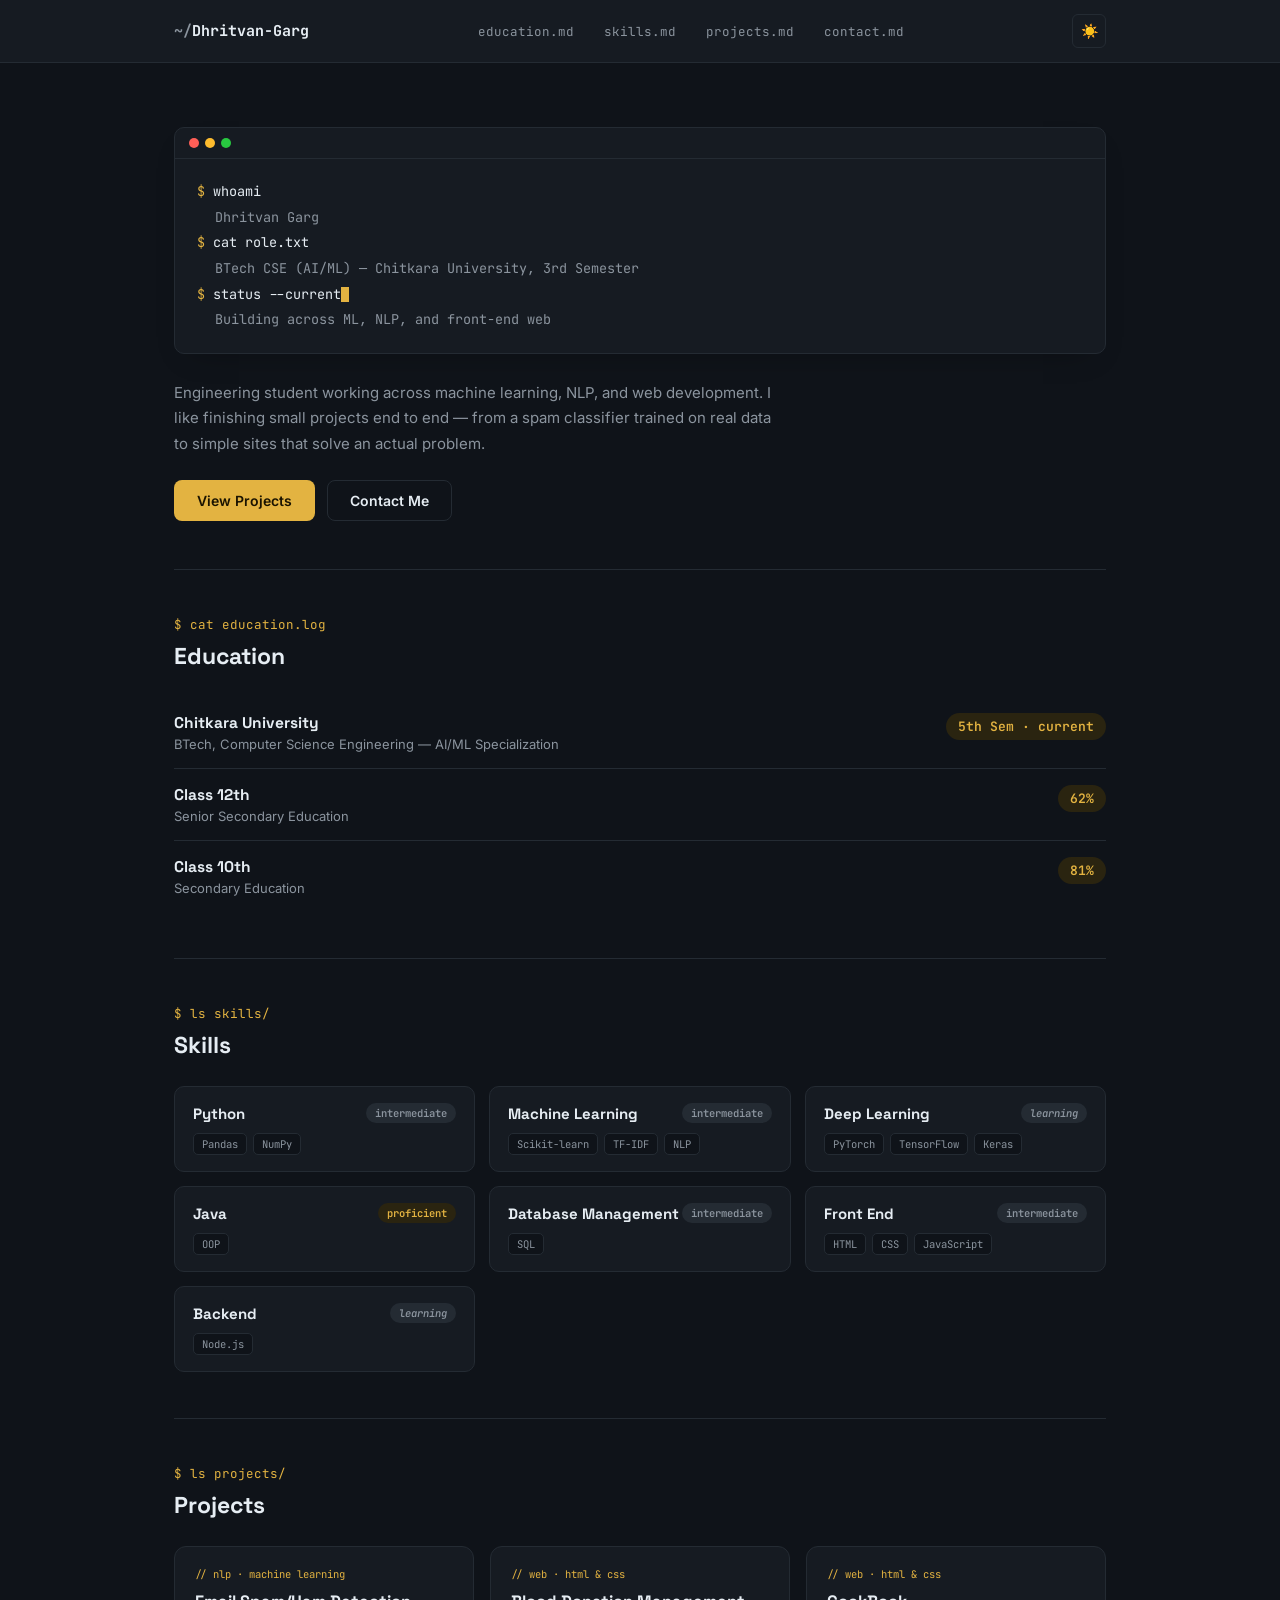
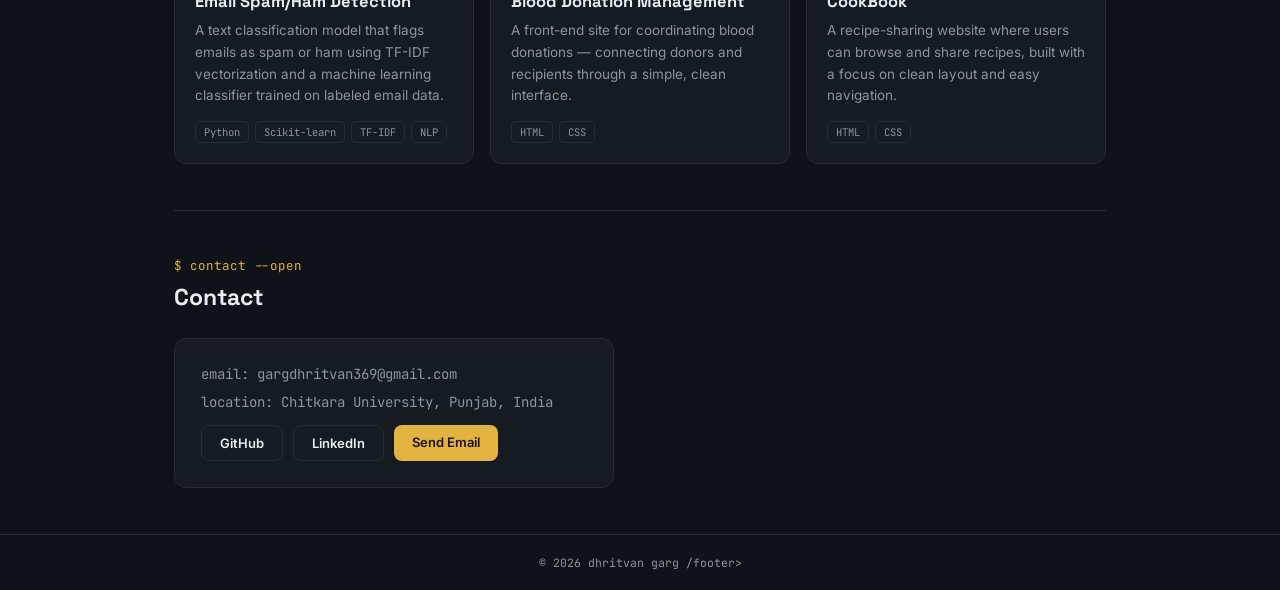
==== assignment 1 /index.html @ dec54f04 "changes to assignment 2" ====
<!DOCTYPE html>
<html lang="en" data-theme="dark">
<head>
<meta charset="UTF-8">
<meta name="viewport" content="width=device-width, initial-scale=1.0">
<title>Dhritvan Garg — Portfolio</title>
<link href="https://fonts.googleapis.com/css2?family=Space+Grotesk:wght@500;600;700&family=Inter:wght@400;500;600&family=JetBrains+Mono:wght@400;500;600&display=swap" rel="stylesheet">
<link rel="stylesheet" href="style.css">
</head>
<body>

<header class="navbar">
  <div class="nav-container">
    <a href="#" class="nav-logo">~/<b>Dhritvan-Garg</b></a>
    <nav class="nav-tabs">
      <a href="#education">education.md</a>
      <a href="#skills">skills.md</a>
      <a href="#projects">projects.md</a>
      <a href="#contact">contact.md</a>
    </nav>
    <button id="themeToggleBtn" class="theme-btn" aria-label="Toggle theme">☀️</button>
  </div>
</header>

<div class="wrap">

  <section class="hero" id="about">
    <div class="terminal">
      <div class="terminal-bar">
        <span class="dot r"></span><span class="dot y"></span><span class="dot g"></span>
      </div>
      <div class="terminal-body">
        <div><span class="prompt">$</span> whoami</div>
        <div class="out">Dhritvan Garg</div>
        <div><span class="prompt">$</span> cat role.txt</div>
        <div class="out">BTech CSE (AI/ML) — Chitkara University, 3rd Semester</div>
        <div><span class="prompt">$</span> status --current<span class="cursor"></span></div>
        <div class="out">Building across ML, NLP, and front-end web</div>
      </div>
    </div>
    <p class="bio">
      Engineering student working across machine learning, NLP, and web
      development. I like finishing small projects end to end — from a spam
      classifier trained on real data to simple sites that solve an actual
      problem.
    </p>
    <div class="hero-actions">
      <a href="#projects" class="btn btn-solid">View Projects</a>
      <a href="#contact" class="btn btn-line">Contact Me</a>
    </div>
  </section>

  <section class="section" id="education">
    <div class="eyebrow">$ cat education.log</div>
    <h2>Education</h2>
    <div class="edu-row">
      <div class="edu-left">
        <h3>Chitkara University</h3>
        <p>BTech, Computer Science Engineering — AI/ML Specialization</p>
      </div>
      <div class="edu-right">5th Sem · current</div>
    </div>
    <div class="edu-row">
      <div class="edu-left">
        <h3>Class 12th</h3>
        <p>Senior Secondary Education</p>
      </div>
      <div class="edu-right">62%</div>
    </div>
    <div class="edu-row">
      <div class="edu-left">
        <h3>Class 10th</h3>
        <p>Secondary Education</p>
      </div>
      <div class="edu-right">81%</div>
    </div>
  </section>

  <section class="section" id="skills">
    <div class="eyebrow">$ ls skills/</div>
    <h2>Skills</h2>
    <div class="skills-grid">
      <div class="skill-card">
        <div class="skill-top"><h3>Python</h3><span class="level intermediate">intermediate</span></div>
        <div class="skill-tags"><span>Pandas</span><span>NumPy</span></div>
      </div>
      <div class="skill-card">
        <div class="skill-top"><h3>Machine Learning</h3><span class="level intermediate">intermediate</span></div>
        <div class="skill-tags"><span>Scikit-learn</span><span>TF-IDF</span><span>NLP</span></div>
      </div>
      <div class="skill-card">
        <div class="skill-top"><h3>Deep Learning</h3><span class="level learning">learning</span></div>
        <div class="skill-tags"><span>PyTorch</span><span>TensorFlow</span><span>Keras</span></div>
      </div>
      <div class="skill-card">
        <div class="skill-top"><h3>Java</h3><span class="level proficient">proficient</span></div>
        <div class="skill-tags"><span>OOP</span></div>
      </div>
      <div class="skill-card">
        <div class="skill-top"><h3>Database Management</h3><span class="level intermediate">intermediate</span></div>
        <div class="skill-tags"><span>SQL</span></div>
      </div>
      <div class="skill-card">
        <div class="skill-top"><h3>Front End</h3><span class="level intermediate">intermediate</span></div>
        <div class="skill-tags"><span>HTML</span><span>CSS</span><span>JavaScript</span></div>
      </div>
      <div class="skill-card">
        <div class="skill-top"><h3>Backend</h3><span class="level learning">learning</span></div>
        <div class="skill-tags"><span>Node.js</span></div>
      </div>
    </div>
  </section>

  <section class="section" id="projects">
    <div class="eyebrow">$ ls projects/</div>
    <h2>Projects</h2>
    <div class="projects-grid">
      <article class="project-card">
        <span class="project-tag">// nlp · machine learning</span>
        <h3>Email Spam/Ham Detection</h3>
        <p>A text classification model that flags emails as spam or ham using TF-IDF vectorization and a machine learning classifier trained on labeled email data.</p>
        <div class="project-tech"><span>Python</span><span>Scikit-learn</span><span>TF-IDF</span><span>NLP</span></div>
      </article>
      <article class="project-card">
        <span class="project-tag">// web · html & css</span>
        <h3>Blood Donation Management</h3>
        <p>A front-end site for coordinating blood donations — connecting donors and recipients through a simple, clean interface.</p>
        <div class="project-tech"><span>HTML</span><span>CSS</span></div>
      </article>
      <article class="project-card">
        <span class="project-tag">// web · html & css</span>
        <h3>CookBook</h3>
        <p>A recipe-sharing website where users can browse and share recipes, built with a focus on clean layout and easy navigation.</p>
        <div class="project-tech"><span>HTML</span><span>CSS</span></div>
      </article>
    </div>
  </section>

  <section class="section" id="contact">
    <div class="eyebrow">$ contact --open</div>
    <h2>Contact</h2>
    <div class="contact-card">
      <p>email: gargdhritvan369@gmail.com</p>
      <p>location: Chitkara University, Punjab, India</p>
      <div class="social-links">
        <a href="https://github.com/dhritvan-g" class="social-btn">GitHub</a>
        <a href="#" class="social-btn">LinkedIn</a>
        <a href="mailto:gargdhritvan369@gmail.com" class="social-btn solid">Send Email</a>
      </div>
    </div>
  </section>

</div>

<footer>© 2026 dhritvan garg /footer>

<script src="script.js"></script>
</body>
</html>
---- assignment 1 /style.css ----
:root{
  --bg:#f6f4ef;
  --card:#ffffff;
  --text:#191c20;
  --muted:#666f76;
  --accent:#a9720c;
  --accent-soft:#f3e6cf;
  --border:#e4e0d6;
}
html[data-theme="dark"]{
  --bg:#0f1319;
  --card:#161b22;
  --text:#e6edf3;
  --muted:#8b949e;
  --accent:#e3b341;
  --accent-soft:#2a2410;
  --border:#242b33;
}
*{margin:0;padding:0;box-sizing:border-box;}
body{
  font-family:'Inter',sans-serif;
  background:var(--bg);
  color:var(--text);
  transition:background .3s ease,color .3s ease;
}
h1,h2,h3{font-family:'Space Grotesk',sans-serif;}
.mono{font-family:'JetBrains Mono',monospace;}
a{text-decoration:none;color:inherit;}

/* Nav — file-tab style */
.navbar{position:sticky;top:0;z-index:50;background:var(--card);border-bottom:1px solid var(--border);}
.nav-container{max-width:980px;margin:0 auto;padding:14px 24px;display:flex;align-items:center;justify-content:space-between;gap:20px;}
.nav-logo{font-family:'JetBrains Mono',monospace;font-weight:600;font-size:15px;color:var(--muted);}
.nav-logo b{color:var(--text);}
.nav-tabs{display:flex;gap:4px;overflow-x:auto;}
.nav-tabs a{
  font-family:'JetBrains Mono',monospace;font-size:12.5px;color:var(--muted);
  padding:7px 12px;border-radius:6px 6px 0 0;border:1px solid transparent;white-space:nowrap;
}
.nav-tabs a:hover{color:var(--accent);background:var(--accent-soft);border-color:var(--border);}
.theme-btn{background:none;border:1px solid var(--border);border-radius:6px;width:34px;height:34px;cursor:pointer;font-size:14px;color:var(--text);flex-shrink:0;}

.wrap{max-width:980px;margin:0 auto;padding:0 24px;}

/* Hero terminal */
.hero{padding:64px 0 48px;}
.terminal{
  background:var(--card);border:1px solid var(--border);border-radius:10px;
  overflow:hidden;box-shadow:0 12px 30px -18px rgba(0,0,0,.4);margin-bottom:26px;
}
.terminal-bar{display:flex;gap:6px;padding:10px 14px;border-bottom:1px solid var(--border);}
.dot{width:10px;height:10px;border-radius:50%;}
.dot.r{background:#ff5f57;}
.dot.y{background:#febc2e;}
.dot.g{background:#28c840;}
.terminal-body{padding:20px 22px;font-family:'JetBrains Mono',monospace;font-size:13.5px;line-height:1.9;}
.prompt{color:var(--accent);}
.out{color:var(--muted);padding-left:18px;}
.cursor{display:inline-block;width:8px;height:15px;background:var(--accent);vertical-align:middle;animation:blink 1s step-end infinite;}
@keyframes blink{50%{opacity:0;}}
@media (prefers-reduced-motion: reduce){.cursor{animation:none;}}

.hero p.bio{max-width:600px;color:var(--muted);line-height:1.7;margin-bottom:24px;font-size:15px;}
.hero-actions{display:flex;gap:12px;flex-wrap:wrap;}
.btn{padding:11px 22px;border-radius:8px;font-weight:600;font-size:14px;border:1px solid transparent;}
.btn-solid{background:var(--accent);color:#1a1300;}
.btn-solid:hover{opacity:.88;}
.btn-line{border-color:var(--border);}
.btn-line:hover{border-color:var(--accent);color:var(--accent);}

/* Sections */
.section{padding:46px 0;border-top:1px solid var(--border);}
.eyebrow{font-family:'JetBrains Mono',monospace;font-size:12.5px;color:var(--accent);margin-bottom:8px;}
.section h2{font-size:23px;font-weight:700;margin-bottom:26px;}

/* Education */
.edu-row{display:flex;justify-content:space-between;align-items:flex-start;gap:12px;padding:16px 0;border-bottom:1px solid var(--border);flex-wrap:wrap;}
.edu-row:last-child{border-bottom:none;}
.edu-left h3{font-size:15.5px;margin-bottom:3px;}
.edu-left p{font-size:13px;color:var(--muted);}
.edu-right{font-family:'JetBrains Mono',monospace;font-size:13px;font-weight:600;color:var(--accent);background:var(--accent-soft);padding:5px 12px;border-radius:999px;white-space:nowrap;}

/* Skills */
.skills-grid{display:grid;grid-template-columns:repeat(auto-fit,minmax(225px,1fr));gap:14px;}
.skill-card{background:var(--card);border:1px solid var(--border);border-radius:10px;padding:16px 18px;}
.skill-top{display:flex;justify-content:space-between;align-items:center;margin-bottom:8px;}
.skill-top h3{font-size:15px;}
.level{font-family:'JetBrains Mono',monospace;font-size:10.5px;font-weight:600;padding:3px 9px;border-radius:999px;text-transform:lowercase;}
.level.proficient{background:var(--accent-soft);color:var(--accent);}
.level.intermediate{background:var(--border);color:var(--muted);}
.level.learning{background:var(--border);color:var(--muted);font-style:italic;}
.skill-tags{display:flex;flex-wrap:wrap;gap:6px;margin-top:10px;}
.skill-tags span{font-family:'JetBrains Mono',monospace;font-size:10.5px;background:var(--bg);border:1px solid var(--border);padding:3px 8px;border-radius:5px;color:var(--muted);}

/* Projects */
.projects-grid{display:grid;grid-template-columns:repeat(auto-fit,minmax(260px,1fr));gap:16px;}
.project-card{background:var(--card);border:1px solid var(--border);border-radius:12px;padding:20px;}
.project-tag{font-family:'JetBrains Mono',monospace;font-size:10.5px;color:var(--accent);margin-bottom:10px;display:block;}
.project-card h3{font-size:16.5px;margin-bottom:8px;}
.project-card p{font-size:13.5px;color:var(--muted);line-height:1.6;margin-bottom:14px;}
.project-tech{display:flex;flex-wrap:wrap;gap:6px;}
.project-tech span{font-family:'JetBrains Mono',monospace;font-size:10.5px;border:1px solid var(--border);padding:3px 8px;border-radius:5px;color:var(--muted);}

/* Contact */
.contact-card{background:var(--card);border:1px solid var(--border);border-radius:12px;padding:26px;max-width:440px;}
.contact-card p{font-size:14px;color:var(--muted);margin-bottom:10px;font-family:'JetBrains Mono',monospace;}
.social-links{display:flex;gap:10px;margin-top:14px;flex-wrap:wrap;}
.social-btn{border:1px solid var(--border);padding:9px 18px;border-radius:8px;font-size:13px;font-weight:600;}
.social-btn:hover{border-color:var(--accent);color:var(--accent);}
.social-btn.solid{background:var(--accent);color:#1a1300;border:none;}

footer{text-align:center;padding:20px;font-size:11.5px;color:var(--muted);border-top:1px solid var(--border);font-family:'JetBrains Mono',monospace;}

@media(max-width:640px){
  .terminal-body{font-size:12px;}
  .hero h1{font-size:26px;}
}
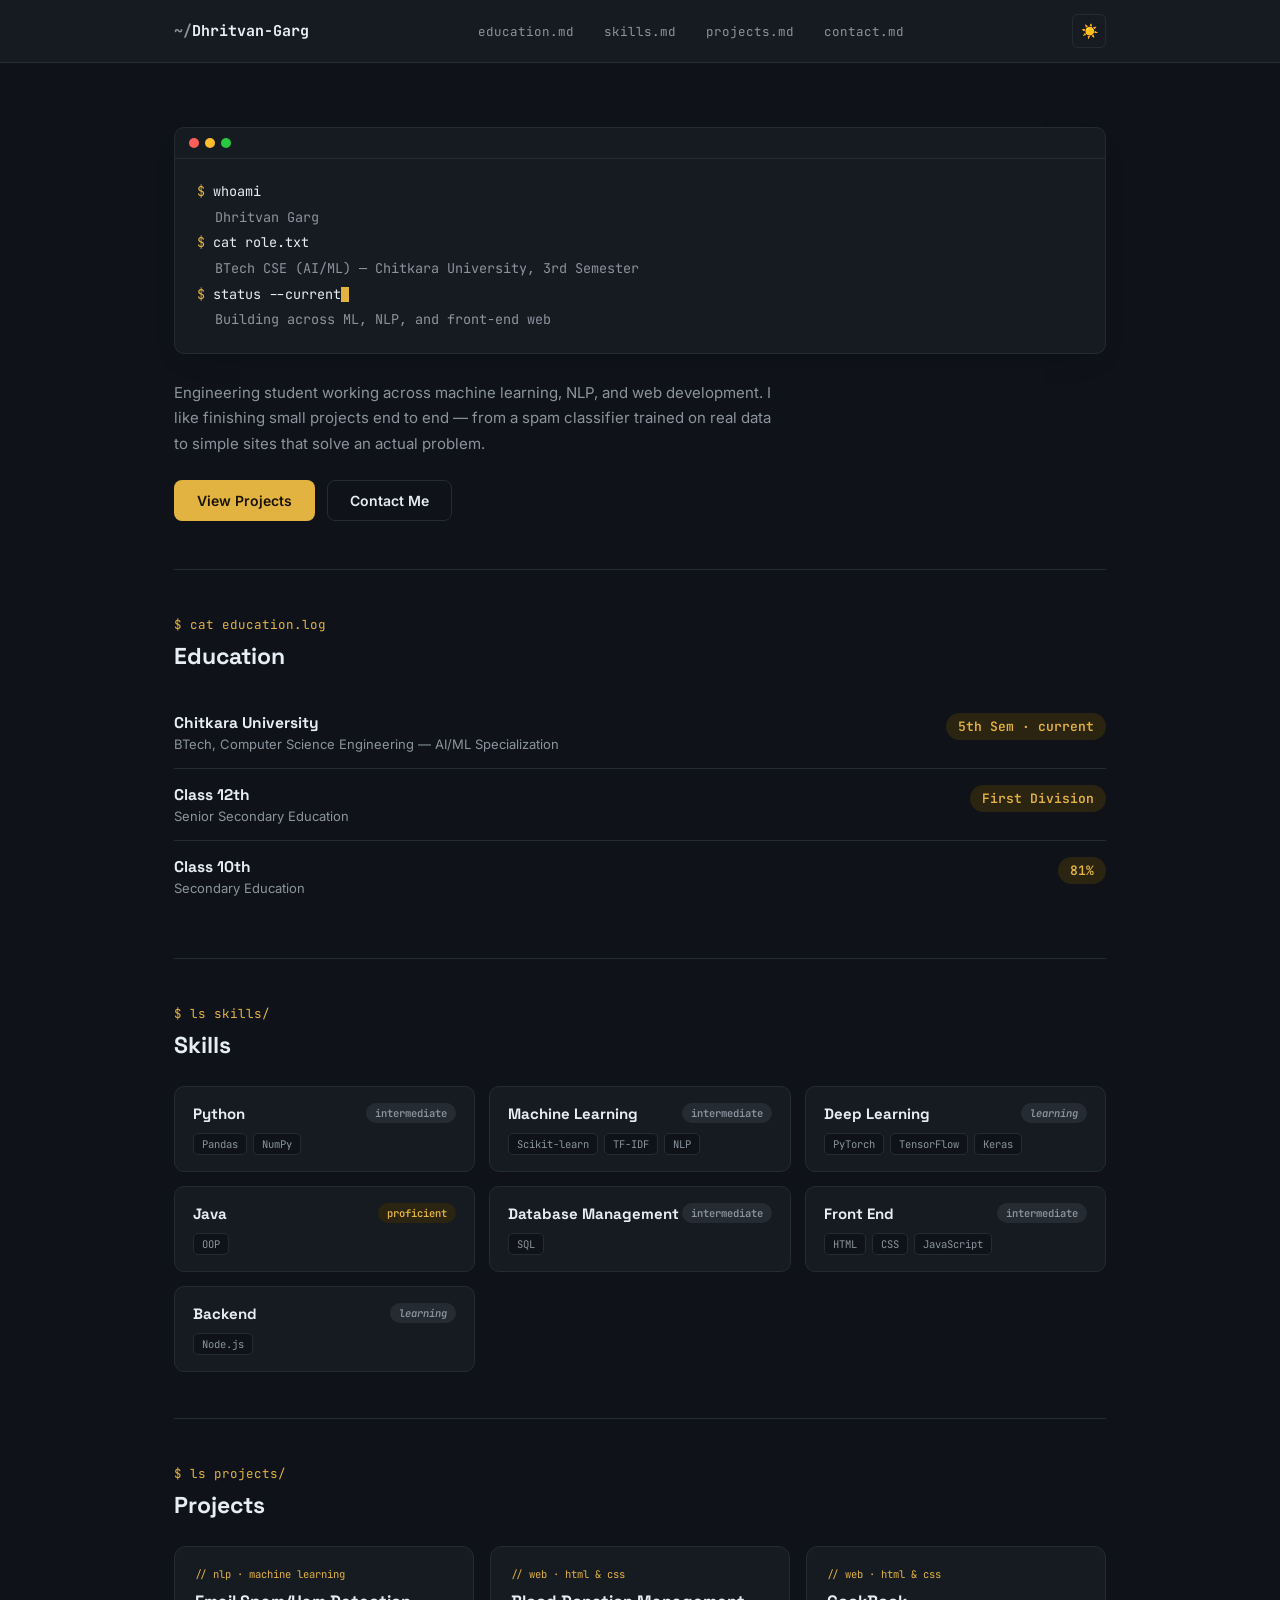
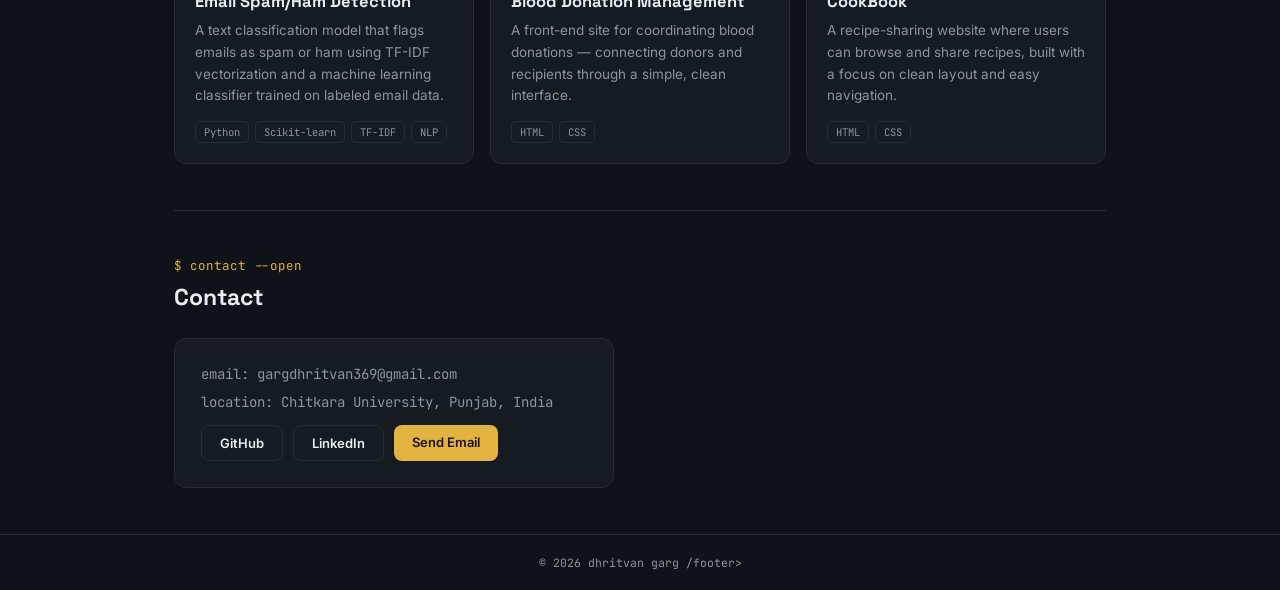
==== commit da5a8ac8: "changes to assignment1" ====
--- a/assignment 1 /index.html
+++ b/assignment 1 /index.html
@@ -65,7 +65,7 @@
         <h3>Class 12th</h3>
         <p>Senior Secondary Education</p>
       </div>
-      <div class="edu-right">62%</div>
+      <div class="edu-right">First Division</div>
     </div>
     <div class="edu-row">
       <div class="edu-left">
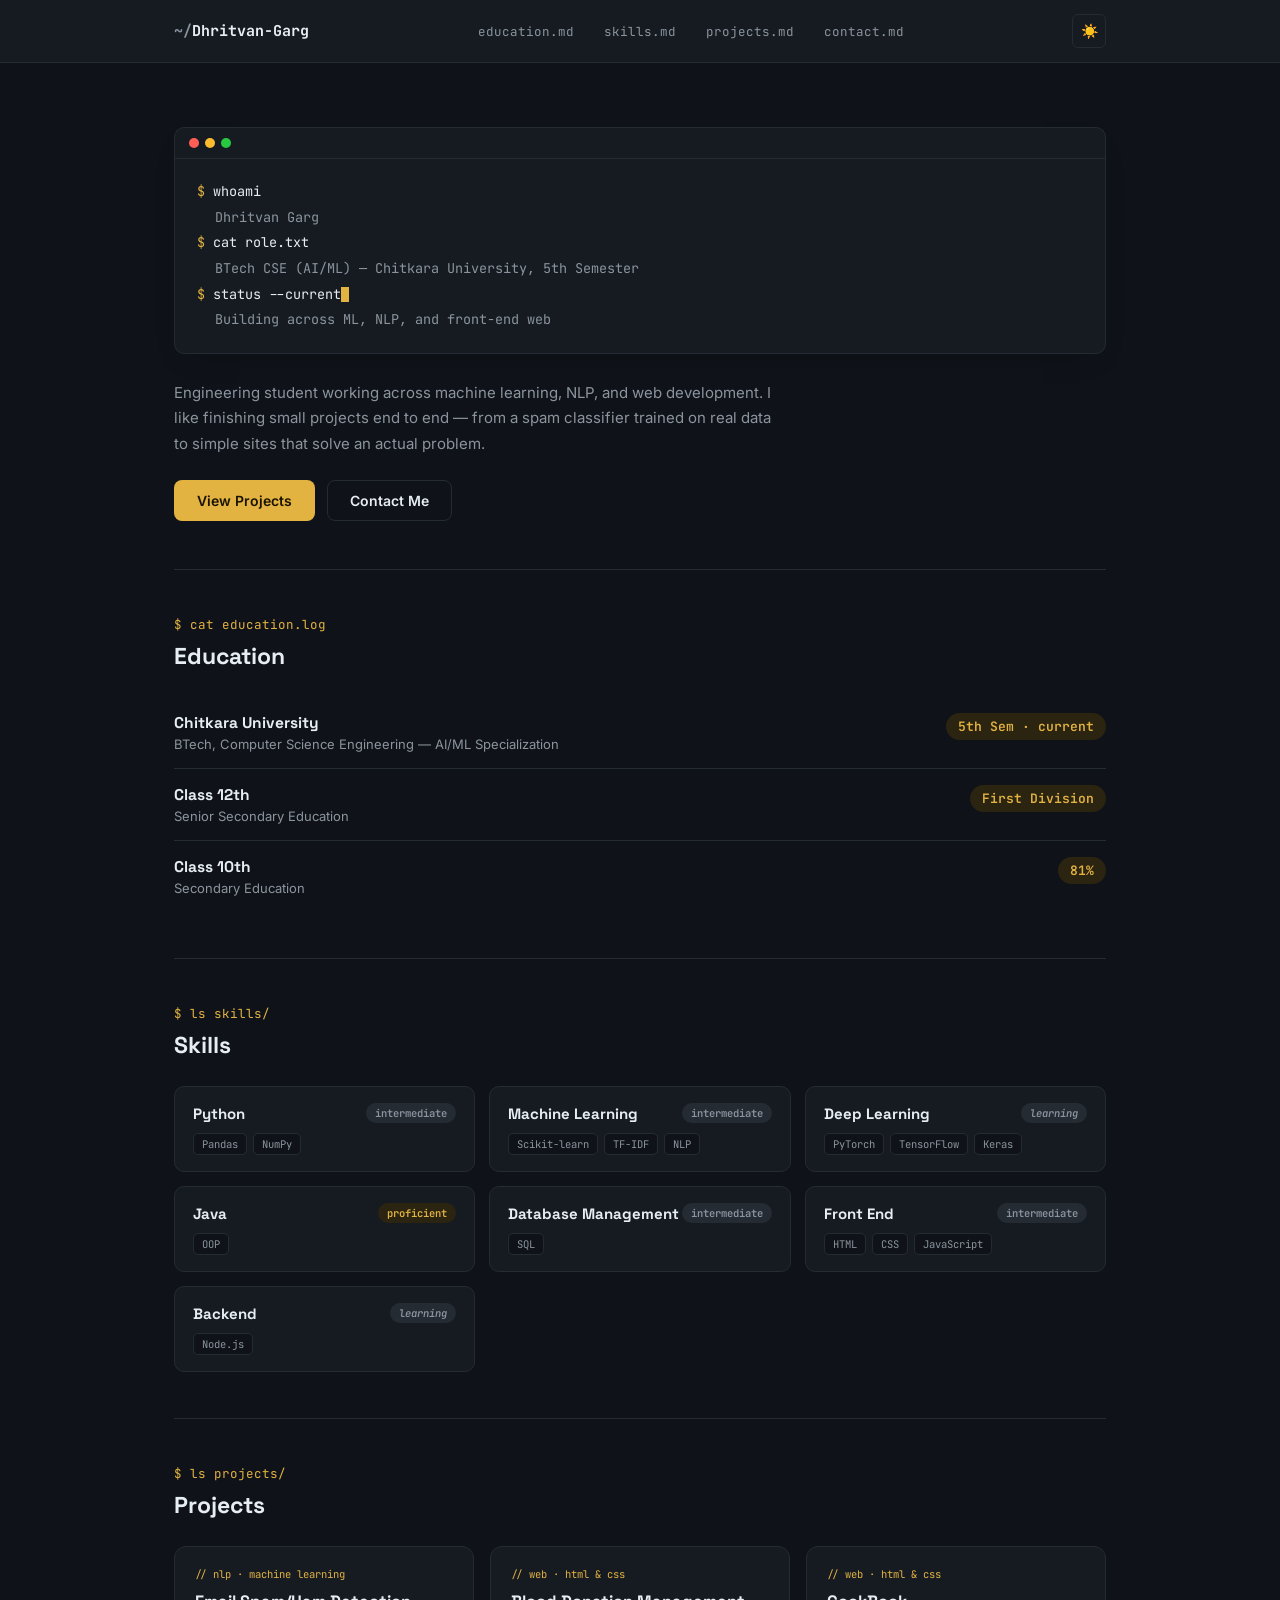
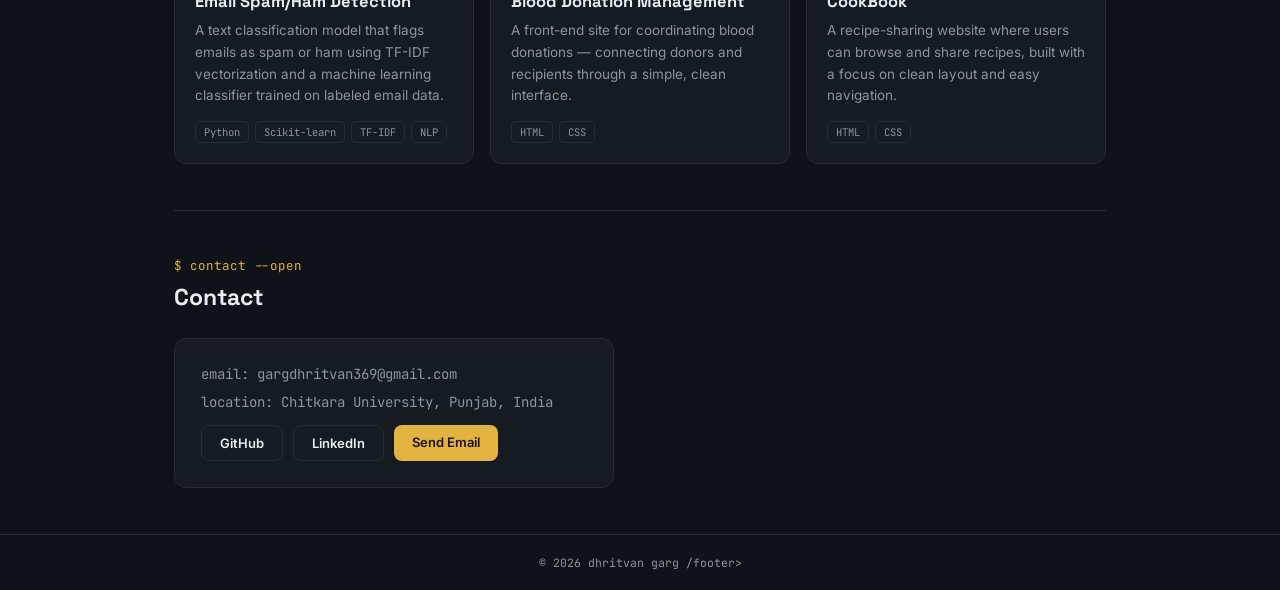
==== commit 4ec09ff4: "changes to assignment1" ====
--- a/assignment 1 /index.html
+++ b/assignment 1 /index.html
@@ -33,7 +33,7 @@
         <div><span class="prompt">$</span> whoami</div>
         <div class="out">Dhritvan Garg</div>
         <div><span class="prompt">$</span> cat role.txt</div>
-        <div class="out">BTech CSE (AI/ML) — Chitkara University, 3rd Semester</div>
+        <div class="out">BTech CSE (AI/ML) — Chitkara University, 5th Semester</div>
         <div><span class="prompt">$</span> status --current<span class="cursor"></span></div>
         <div class="out">Building across ML, NLP, and front-end web</div>
       </div>
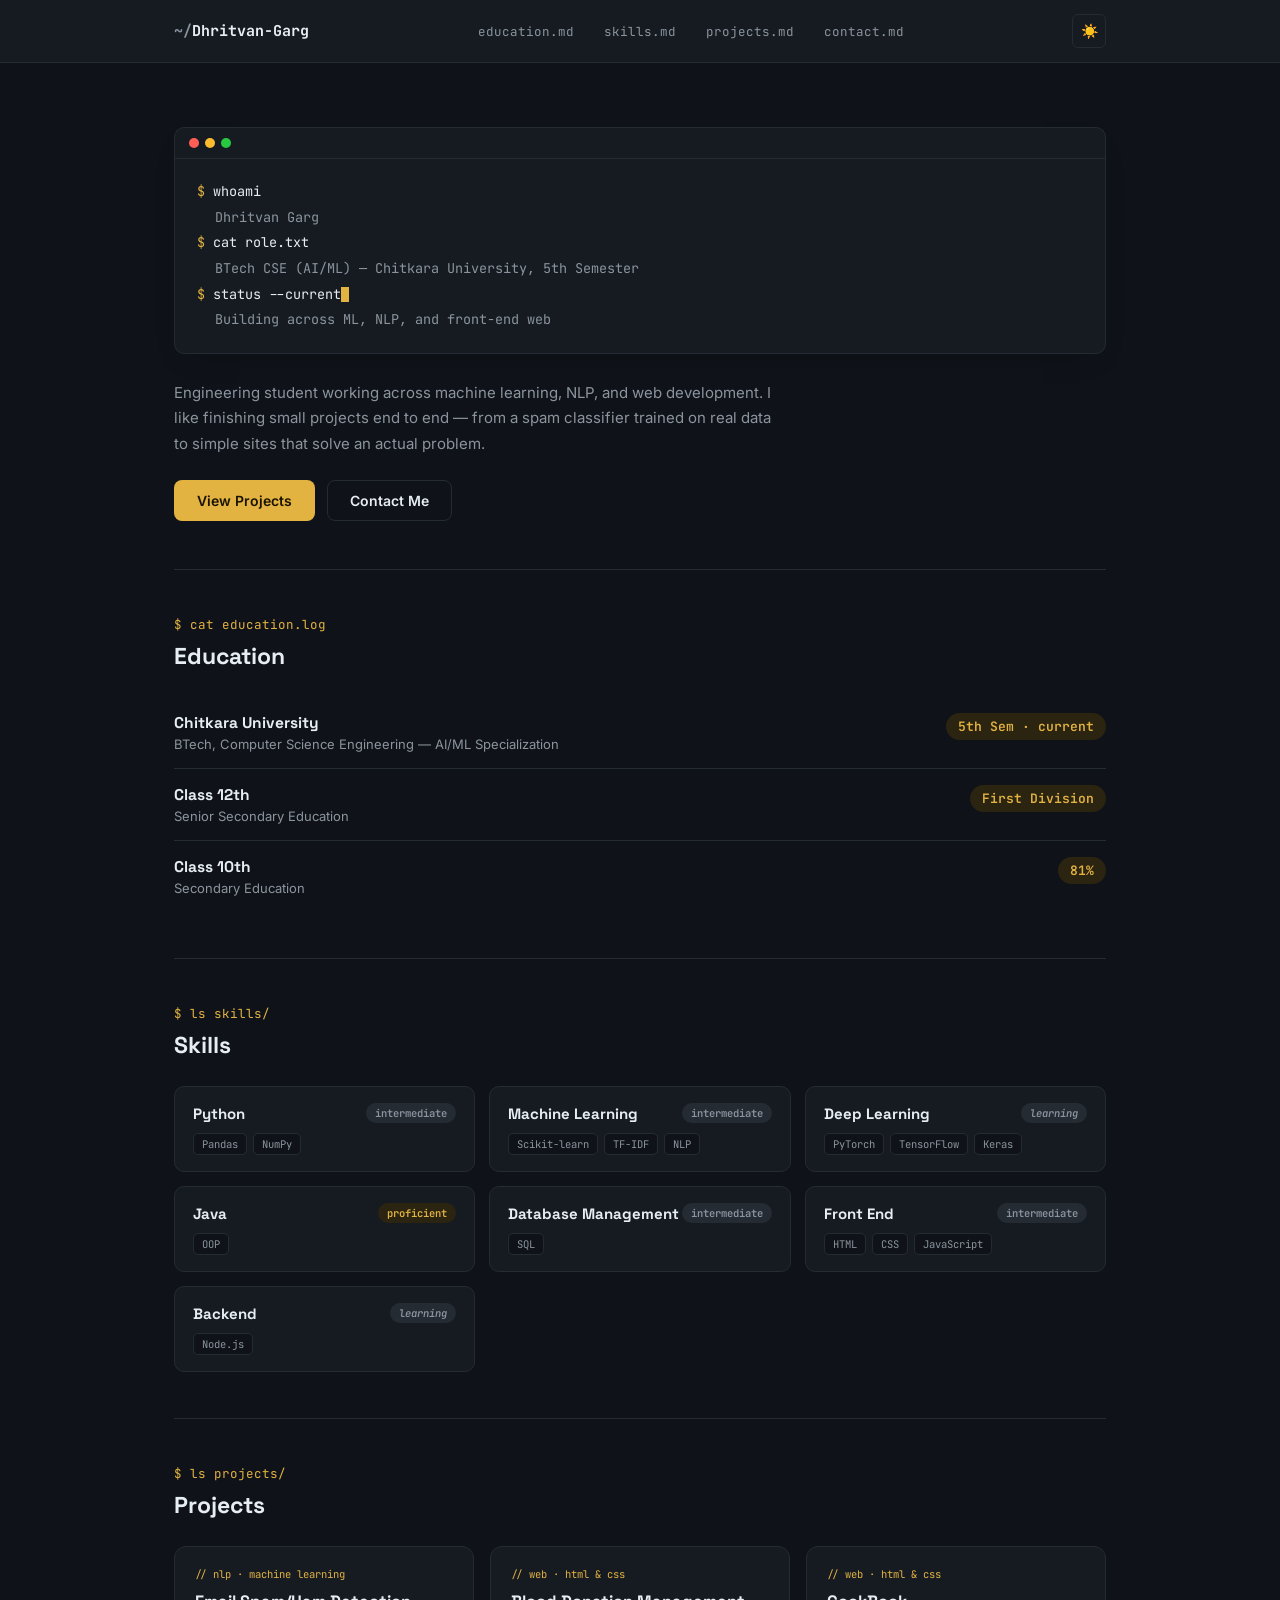
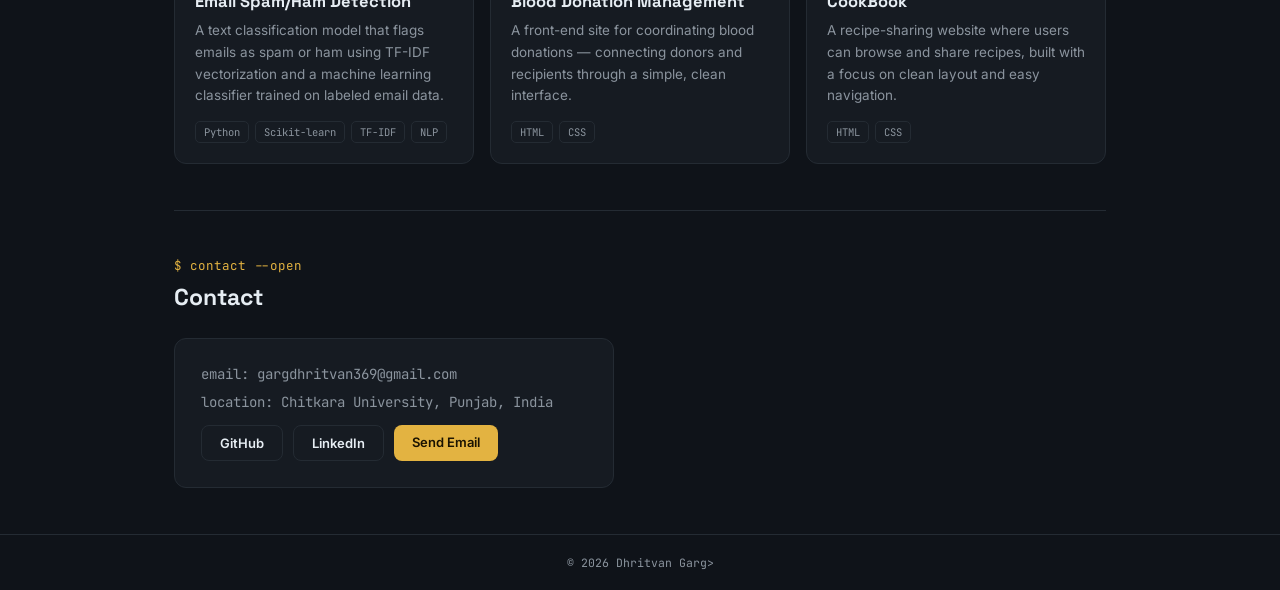
==== commit 0197cdf6: "small change to assignment 1" ====
--- a/assignment 1 /index.html
+++ b/assignment 1 /index.html
@@ -152,7 +152,7 @@
 
 </div>
 
-<footer>© 2026 dhritvan garg /footer>
+<footer>© 2026 Dhritvan Garg>
 
 <script src="script.js"></script>
 </body>
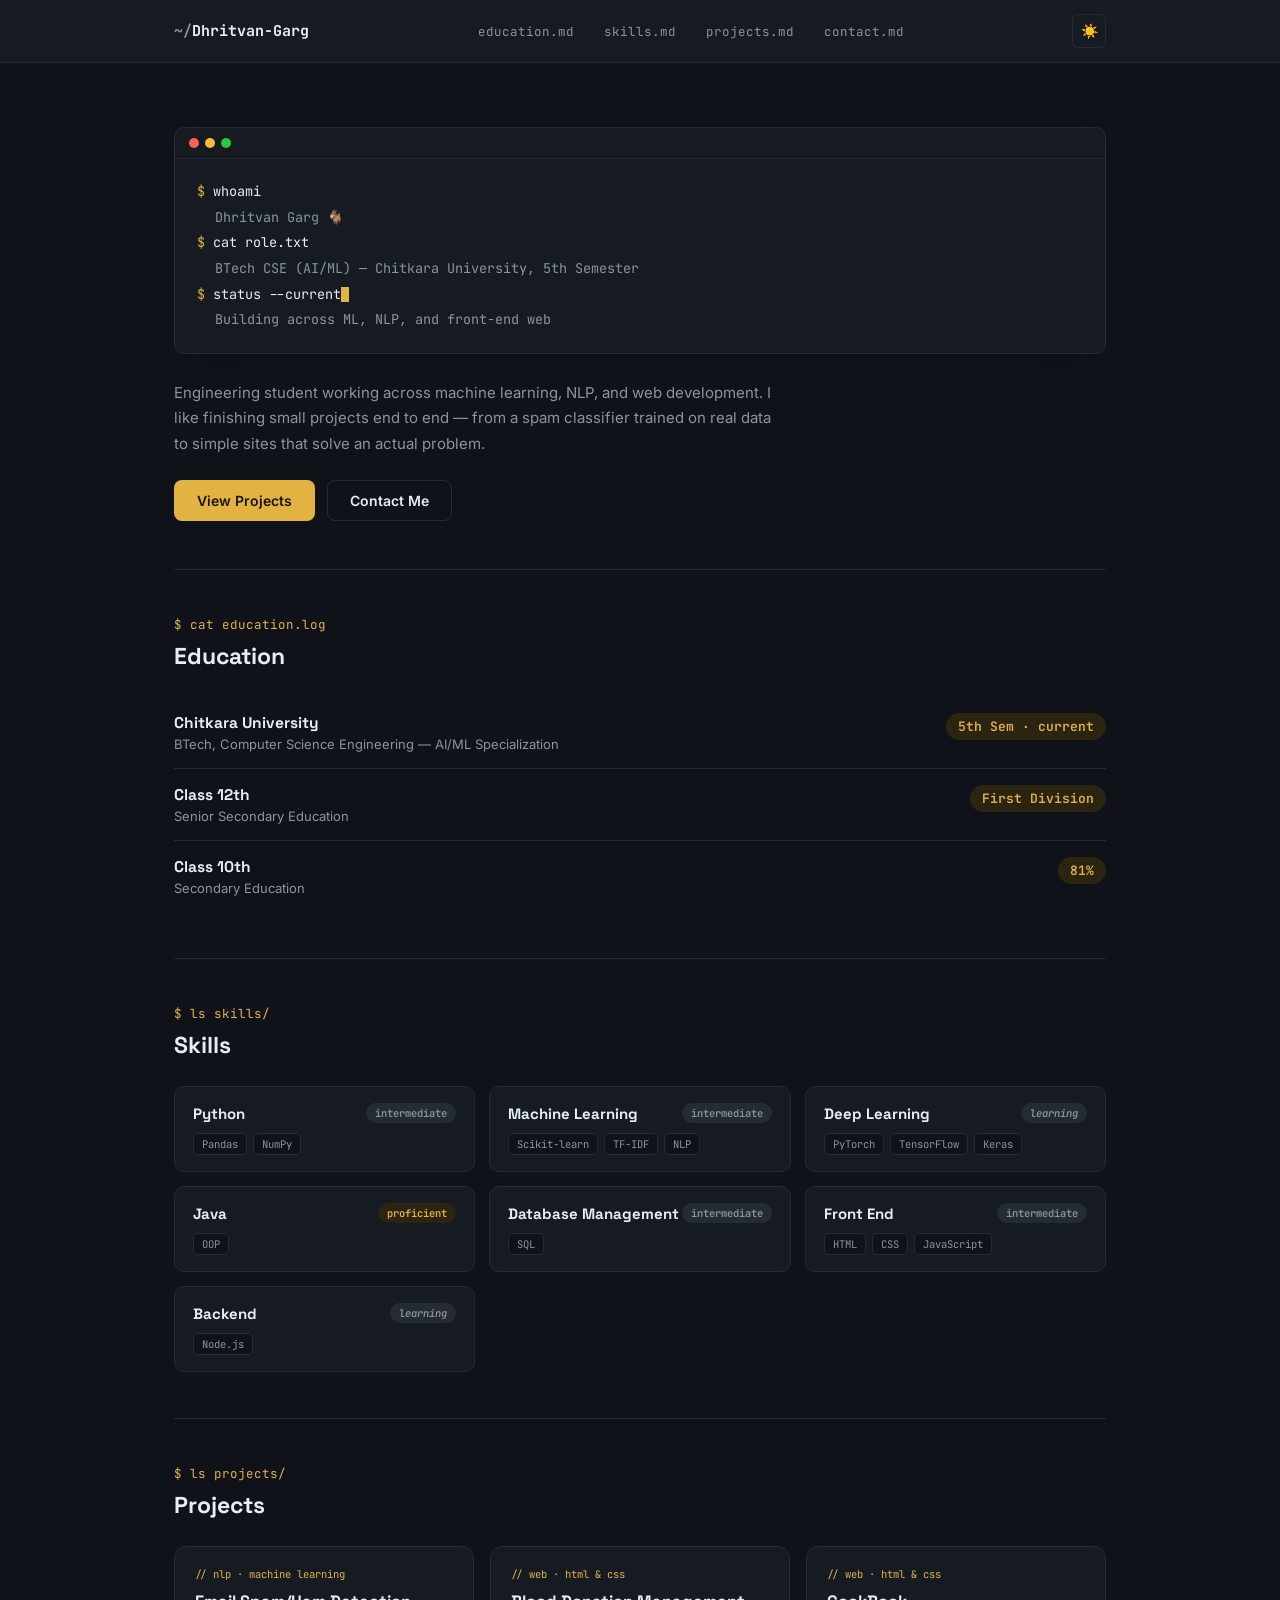
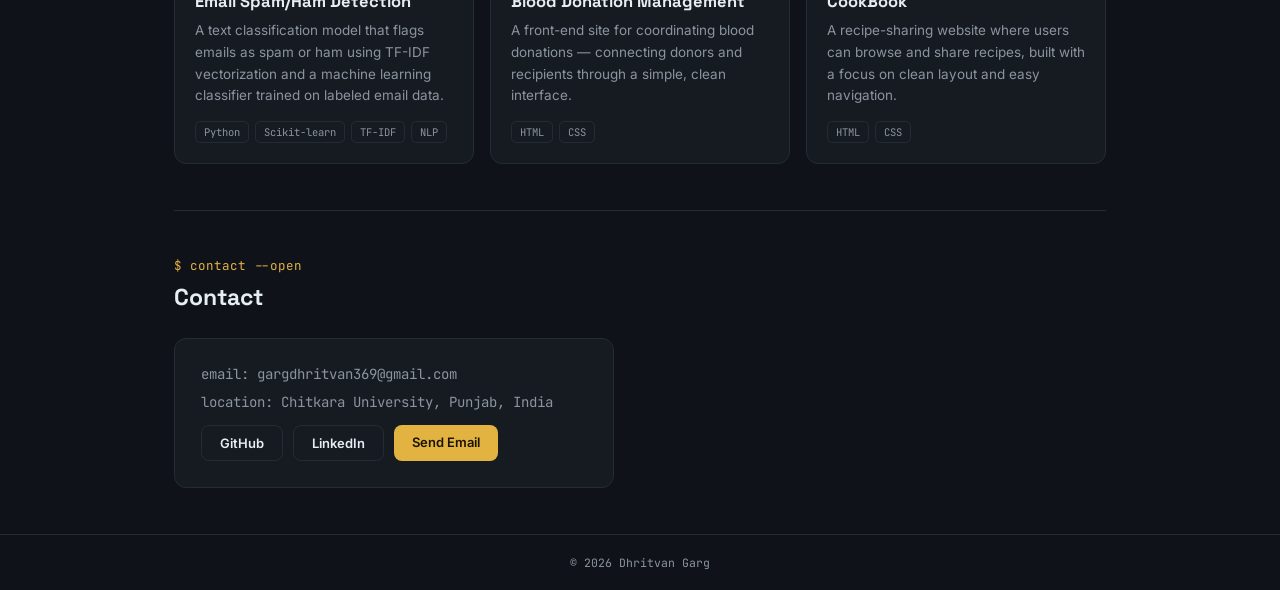
==== commit 7a3f3901: "small change to assignment 1" ====
--- a/assignment 1 /index.html
+++ b/assignment 1 /index.html
@@ -31,7 +31,7 @@
       </div>
       <div class="terminal-body">
         <div><span class="prompt">$</span> whoami</div>
-        <div class="out">Dhritvan Garg</div>
+        <div class="out">Dhritvan Garg 🐐</div>
         <div><span class="prompt">$</span> cat role.txt</div>
         <div class="out">BTech CSE (AI/ML) — Chitkara University, 5th Semester</div>
         <div><span class="prompt">$</span> status --current<span class="cursor"></span></div>
@@ -152,7 +152,7 @@
 
 </div>
 
-<footer>© 2026 Dhritvan Garg>
+<footer>© 2026 Dhritvan Garg
 
 <script src="script.js"></script>
 </body>
